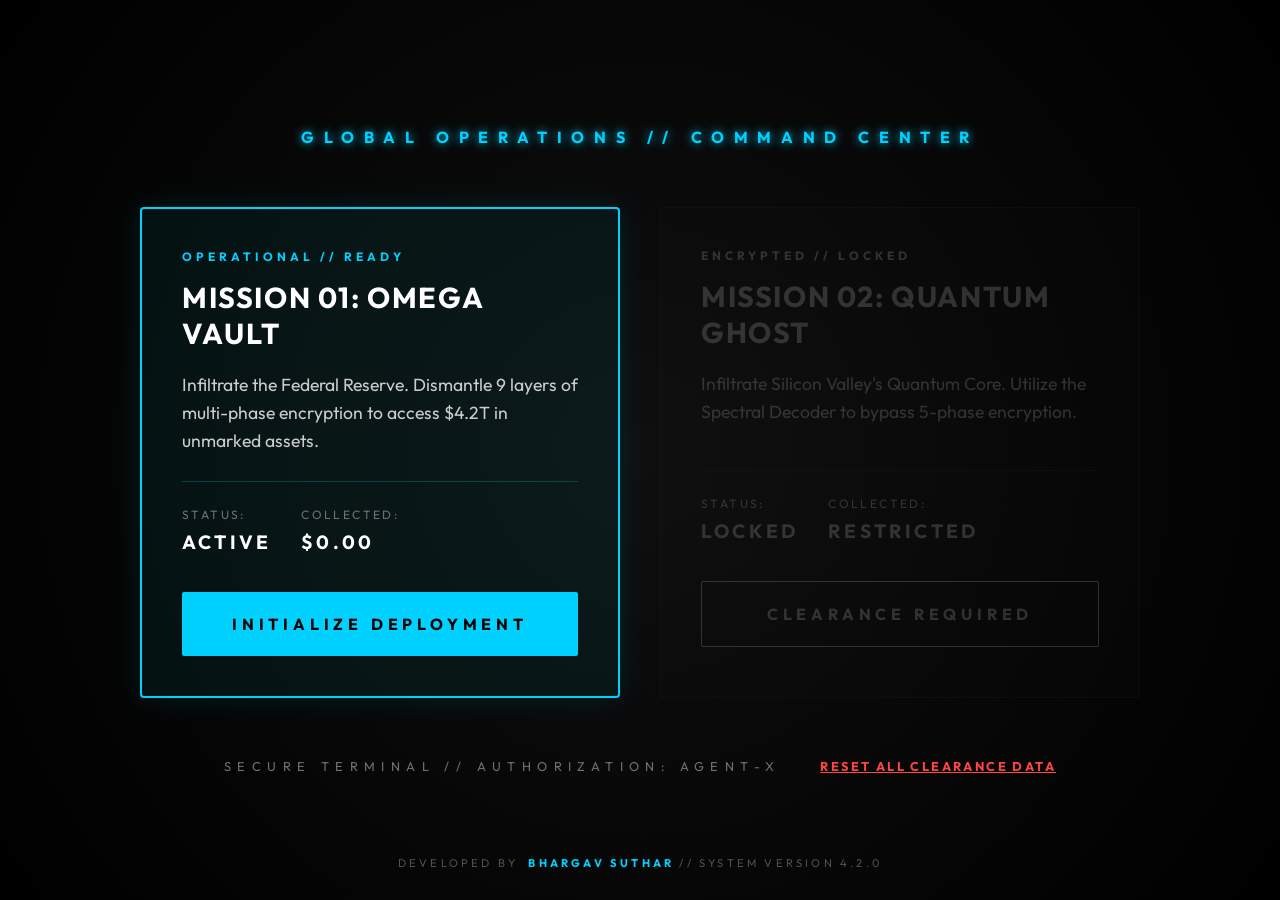
==== index.html @ a83a235f "feat: Implement the initial game structure and mission hub for the Secure Break simulator." ====
<!DOCTYPE html>
<html lang="en">

<head>
    <meta charset="UTF-8">
    <meta name="viewport" content="width=device-width, initial-scale=1.0">
    <title>SECURE BREAK - ULTIMATE TERMINAL BREACH SIMULATOR</title>
    <style>
        :root {
            --accent-cyan: #00f2ff;
            --text-dim: #707075;
            --bg-black: #020203;
        }
    </style>
    <link rel="stylesheet" href="style.css">
    <link rel="preconnect" href="https://fonts.googleapis.com">
    <link rel="preconnect" href="https://fonts.gstatic.com" crossorigin>
    <link rel="icon" type="image/png" href="favicon.png">
    <link href="https://fonts.googleapis.com/css2?family=Outfit:wght@200;300;400;700&display=swap" rel="stylesheet">
</head>

<body>
    <h1
        style="position: absolute; width: 1px; height: 1px; padding: 0; margin: -1px; overflow: hidden; clip: rect(0, 0, 0, 0); border: 0;">
        Secure Break: Federal Reserve Decryption Simulator</h1>

    <!-- Mission Hub // Command Center -->
    <div id="mission-briefing" class="active">

        <!-- STATE 01: CAMPAIGN HUB -->
        <div id="campaign-hub" style="max-width: 1000px; width: 100%; display: block;">
            <div class="briefing-header"
                style="text-align: center; font-size: 1rem; letter-spacing: 0.6rem; margin-bottom: 60px; color: var(--accent-cyan); font-weight: 700;">
                GLOBAL OPERATIONS // COMMAND CENTER</div>

            <div id="campaign-grid"
                style="display: grid; grid-template-columns: repeat(2, 1fr); gap: 40px; margin-bottom: 60px;">
                <!-- Mission 01 Card -->
                <div class="mission-card" id="card-m1"
                    style="background: rgba(0, 242, 255, 0.05); border: 2px solid var(--accent-cyan); padding: 40px; border-radius: 4px; position: relative; transition: all 0.3s ease; box-shadow: 0 0 30px rgba(0, 242, 255, 0.1);">
                    <div class="label" id="label-m1"
                        style="color: var(--accent-cyan); font-size: 0.75rem; letter-spacing: 0.25rem; margin-bottom: 15px; font-weight: 700;">
                        OPERATIONAL // READY</div>
                    <h2
                        style="font-size: 1.8rem; margin-bottom: 20px; letter-spacing: 0.1rem; color: #fff; font-weight: 700;">
                        MISSION 01: OMEGA VAULT</h2>
                    <p
                        style="font-size: 1.1rem; color: #ccc; margin-bottom: 30px; line-height: 1.6; height: 5rem; overflow: hidden;">
                        Infiltrate the Federal Reserve. Dismantle 9 layers of multi-phase encryption to access $4.2T in
                        unmarked assets.</p>
                    <div class="mission-info"
                        style="display: flex; gap: 30px; border-top: 1px solid rgba(0, 242, 255, 0.2); padding-top: 25px; margin-bottom: 30px;">
                        <div class="stat"><span
                                style="display:block; font-size: 0.75rem; color: var(--text-dim); letter-spacing: 0.15rem; margin-bottom: 8px;">STATUS:</span>
                            <span id="status-m1" style="color: #fff; font-size: 1.2rem; font-weight: 700;">ACTIVE</span>
                        </div>
                        <div class="stat"><span
                                style="display:block; font-size: 0.75rem; color: var(--text-dim); letter-spacing: 0.15rem; margin-bottom: 8px;">COLLECTED:</span>
                            <span id="result-m1" style="color: #fff; font-size: 1.2rem; font-weight: 700;">$0.00</span>
                        </div>
                    </div>
                    <button id="open-briefing-m1"
                        style="width: 100%; padding: 22px; background: var(--accent-cyan); color: #000; border: none; font-family: inherit; font-weight: 700; font-size: 1rem; letter-spacing: 0.3rem; cursor: pointer; text-transform: uppercase; border-radius: 2px;">INITIALIZE
                        DEPLOYMENT</button>
                </div>

                <!-- Mission 02 Card -->
                <div class="mission-card locked" id="card-m2"
                    style="background: rgba(255, 255, 255, 0.02); border: 1px solid rgba(255, 255, 255, 0.05); padding: 40px; border-radius: 4px; position: relative; opacity: 0.4; filter: grayscale(1); transition: all 0.5s ease;">
                    <div class="label" id="label-m2"
                        style="color: var(--text-dim); font-size: 0.75rem; letter-spacing: 0.25rem; margin-bottom: 15px; font-weight: 700;">
                        ENCRYPTED // LOCKED</div>
                    <h2
                        style="font-size: 1.8rem; margin-bottom: 20px; letter-spacing: 0.1rem; color: var(--text-dim); font-weight: 700;">
                        MISSION 02: QUANTUM GHOST</h2>
                    <p
                        style="font-size: 1.1rem; color: var(--text-dim); margin-bottom: 30px; line-height: 1.6; height: 4.4rem; overflow: hidden;">
                        Infiltrate Silicon Valley's Quantum Core. Utilize the Spectral Decoder to bypass 5-phase
                        encryption.</p>
                    <div class="mission-info"
                        style="display: flex; gap: 30px; border-top: 1px solid rgba(255, 255, 255, 0.05); padding-top: 25px; margin-bottom: 30px;">
                        <div class="stat"><span
                                style="display:block; font-size: 0.75rem; color: var(--text-dim); letter-spacing: 0.15rem; margin-bottom: 8px;">STATUS:</span>
                            <span id="status-m2"
                                style="color: var(--text-dim); font-size: 1.2rem; font-weight: 700;">LOCKED</span>
                        </div>
                        <div class="stat"><span
                                style="display:block; font-size: 0.75rem; color: var(--text-dim); letter-spacing: 0.15rem; margin-bottom: 8px;">COLLECTED:</span>
                            <span id="result-m2"
                                style="color: var(--text-dim); font-size: 1.2rem; font-weight: 700;">RESTRICTED</span>
                        </div>
                    </div>
                    <a id="link-m2" href="javascript:void(0)"
                        style="width: 100%; text-decoration: none; cursor: not-allowed; display: block;">
                        <button type="button" id="btn-m2" disabled
                            style="width: 100%; border: 1px solid var(--text-dim); background: transparent; color: var(--text-dim); padding: 22px; font-family: inherit; font-weight: 700; font-size: 1rem; letter-spacing: 0.3rem; cursor: not-allowed; text-transform: uppercase; border-radius: 2px;">CLEARANCE
                            REQUIRED</button>
                    </a>
                </div>
            </div>

            <div style="text-align: center; display: flex; justify-content: center; gap: 40px;">
                <div
                    style="color: var(--text-dim); font-size: 0.8rem; letter-spacing: 0.4rem; text-transform: uppercase;">
                    SECURE TERMINAL // AUTHORIZATION: AGENT-X
                </div>
                <div id="reset-progress"
                    style="color: #ff4444; font-size: 0.8rem; letter-spacing: 0.15rem; cursor: pointer; text-decoration: underline; font-weight: 700;">
                    RESET ALL CLEARANCE DATA</div>
            </div>
        </div>

        <!-- STATE 02: CINEMATIC MISSION BRIEFING -->
        <div id="mission-intro-m1" style="max-width: 900px; width: 100%; display: none;">
            <div class="briefing-header"
                style="font-size: 1rem; letter-spacing: 0.6rem; color: var(--accent-cyan); margin-bottom: 40px; font-weight: 700;">
                INCOMING TRANSMISSION // OMEGA VAULT</div>
            <div class="briefing-body" style="margin-bottom: 60px;">
                <p class="typewriter" style="font-size: 1.4rem;">AGENT, YOUR OBJECTIVE IS THE FEDERAL RESERVE OMEGA
                    VAULT.</p>
                <p class="typewriter delay-1" style="font-size: 1.4rem;">WE HAVE BORED A HOLE INTO THE EXTERIOR
                    FIREWALL.</p>
                <p class="typewriter delay-2" style="font-size: 1.4rem;">9 LAYERS OF MULTI-PHASE ENCRYPTION REMAIN.</p>
                <p class="typewriter delay-3" style="font-size: 1.4rem;">OPERATIONAL WINDOW: <span class="highlight">600
                        SECONDS</span>.</p>

                <div class="mission-stats"
                    style="display: grid; grid-template-columns: repeat(3, 1fr); gap: 30px; margin-top: 50px; padding-top: 50px; border-top: 1px solid #2a2a2c; opacity: 0; animation: fade-in 1s ease forwards; animation-delay: 9s;">
                    <div class="stat"><span
                            style="display:block; font-size: 0.85rem; color: var(--text-dim); margin-bottom: 10px; letter-spacing: 0.2rem;">TARGET:</span>
                        <span style="font-weight: 700; font-size: 1.3rem; color: #fff;">FEDERAL RESERVE</span>
                    </div>
                    <div class="stat"><span
                            style="display:block; font-size: 0.85rem; color: var(--text-dim); margin-bottom: 10px; letter-spacing: 0.2rem;">PROTOCOLS:</span>
                        <span style="font-weight: 700; font-size: 1.3rem; color: #fff;">9-LAYER STACK</span>
                    </div>
                    <div class="stat"><span
                            style="display:block; font-size: 0.85rem; color: var(--text-dim); margin-bottom: 10px; letter-spacing: 0.2rem;">LOOT:</span>
                        <span style="font-weight: 700; font-size: 1.3rem; color: #fff;">$4.2T ASSETS</span>
                    </div>
                </div>
            </div>
            <div
                style="display: flex; gap: 30px; opacity: 0; animation: fade-in 1s ease forwards; animation-delay: 10.5s;">
                <button id="accept-mission-btn"
                    style="flex: 2; padding: 25px; background: var(--accent-cyan); color: #000; border: none; font-family: inherit; font-weight: 700; font-size: 1.2rem; letter-spacing: 0.3rem; cursor: pointer; text-transform: uppercase;">INITIALIZE
                    BREACH</button>
                <button id="back-to-hub"
                    style="flex: 1; padding: 25px; background: transparent; color: var(--text-dim); border: 2px solid #2a2a2c; font-family: inherit; font-weight: 700; font-size: 1.2rem; letter-spacing: 0.2rem; cursor: pointer; text-transform: uppercase;">ABORT</button>
            </div>
        </div>

        <div class="tactical-footer">
            DEVELOPED BY <a href="https://www.linkedin.com/in/bhargav-suthar/" target="_blank">BHARGAV SUTHAR</a> //
            SYSTEM VERSION 4.2.0
        </div>
    </div>

    <div id="terminal-housing" style="visibility: hidden;">
        <!-- Top Info HUD -->
        <div id="hud-top">
            <div class="hud-item">
                <span class="label">LEVEL</span>
                <span id="level-val">1</span>
            </div>
            <div class="hud-item">
                <span class="label">SECURE TRIALS</span>
                <span id="lives-val">3</span>
            </div>
            <div class="hud-item">
                <span class="label">TIME</span>
                <span id="timer-val">00:00</span>
            </div>
        </div>

        <div id="dial-frame">
            <canvas id="lockCanvas"></canvas>

            <!-- Central Management Console -->
            <div id="status-container">
                <div id="lock-header">BREACH STATUS</div>
                <div id="lock-state">LOCKED</div>
                <div id="progress-track">
                    <!-- Progress slots will be injected by JS -->
                </div>
            </div>
        </div>

        <div id="instruction">HOLD STEADY. PRESS [ SPACE ] AT INTERSECTION.</div>

        <!-- SYSTEM CONTROLS -->
        <div id="system-controls">
            <button id="pause-btn" class="ctrl-btn">PAUSE</button>
            <button id="restart-btn" class="ctrl-btn">RESTART LAYER</button>
            <button id="reset-all-btn" class="ctrl-btn danger">FACTORY RESET</button>
        </div>
    </div>

    <!-- Celebration Layer -->
    <canvas id="celebration-canvas"></canvas>

    <div id="overlay">
        <div class="modal">
            <div id="modal-decor"></div>
            <h1 id="modal-title">ACCESS GRANTED</h1>
            <p id="modal-msg">Sector decrypted. Ready for next layer.</p>
            <div id="loot-status"></div>
            <button id="modal-btn">PROCEED</button>
        </div>
    </div>

    <script src="game.js"></script>
    <script>
        // UI Navigation Logic
        const campaignHub = document.getElementById('campaign-hub');
        const missionIntro = document.getElementById('mission-intro-m1');
        const terminalHousing = document.getElementById('terminal-housing');

        document.getElementById('open-briefing-m1').addEventListener('click', () => {
            campaignHub.style.display = 'none';
            missionIntro.style.display = 'block';
            // Re-trigger typewriter animation
            const paras = missionIntro.querySelectorAll('.typewriter');
            paras.forEach(p => {
                p.style.animation = 'none';
                p.offsetHeight; // trigger reflow
                p.style.animation = null;
            });
        });

        document.getElementById('back-to-hub').addEventListener('click', () => {
            campaignHub.style.display = 'block';
            missionIntro.style.display = 'none';
        });

        // The game.js handles #accept-mission-btn which hides the overlay and starts game
        const originalAcceptBtn = document.getElementById('accept-mission-btn');
        originalAcceptBtn.addEventListener('click', () => {
            terminalHousing.style.visibility = 'visible';
        });

        // Mission Hub Progression Logic
        function syncMissionHub() {
            const m1_complete = localStorage.getItem('m1_cleared') === 'true';
            const m2_complete = localStorage.getItem('m2_cleared') === 'true';

            if (m1_complete) {
                // Update Mission 1 Card
                document.getElementById('status-m1').innerText = 'SECURED';
                document.getElementById('status-m1').style.color = 'var(--accent-cyan)';
                document.getElementById('result-m1').innerText = '$4.2T EXFILTRATED';
                document.getElementById('result-m1').style.color = 'var(--accent-cyan)';
                document.getElementById('label-m1').innerText = 'MISSION COMPLETE';
                document.getElementById('label-m1').style.color = 'var(--accent-cyan)';
                document.getElementById('card-m1').style.borderColor = 'rgba(0, 242, 255, 0.4)';
                document.getElementById('card-m1').style.background = 'rgba(255, 255, 255, 0.03)';

                // Unlock Mission 2
                const m2Card = document.getElementById('card-m2');
                const m2Link = document.getElementById('link-m2');
                const m2Btn = document.getElementById('btn-m2');
                const m2Label = document.getElementById('label-m2');

                m2Card.style.opacity = '1';
                m2Card.style.filter = 'none';
                m2Card.style.border = '2px solid var(--accent-cyan)';
                m2Card.style.background = 'rgba(0, 242, 255, 0.05)';
                m2Card.style.boxShadow = '0 0 30px rgba(0, 242, 255, 0.1)';

                m2Label.innerText = 'CLEARANCE GRANTED';
                m2Label.style.color = 'var(--accent-cyan)';

                document.getElementById('status-m2').innerText = 'AVAILABLE';
                document.getElementById('status-m2').style.color = '#fff';
                document.getElementById('result-m2').innerText = 'AWAITING DEPLOYMENT';
                document.getElementById('result-m2').style.color = '#fff';

                m2Card.querySelectorAll('h2, p').forEach(el => el.style.color = el.tagName === 'H2' ? '#fff' : '#ccc');

                m2Btn.disabled = false;
                m2Btn.style.background = 'var(--accent-cyan)';
                m2Btn.style.color = '#000';
                m2Btn.style.border = 'none';
                m2Btn.style.cursor = 'pointer';
                m2Btn.innerText = 'INITIALIZE BREACH';
                m2Link.href = 'quantum.html';
                m2Link.style.cursor = 'pointer';
            }

            if (m2_complete) {
                document.getElementById('status-m2').innerText = 'BREACHED';
                document.getElementById('status-m2').style.color = 'var(--accent-cyan)';
                document.getElementById('result-m2').innerText = 'QUANTUM CORE SECURED';
                document.getElementById('result-m2').style.color = 'var(--accent-cyan)';
                document.getElementById('label-m2').innerText = 'MISSION COMPLETE';
            }
        }

        document.getElementById('reset-progress').addEventListener('click', () => {
            if (confirm('Are you sure you want to RE-LOCK all missions?')) {
                localStorage.removeItem('m1_cleared');
                localStorage.removeItem('m2_cleared');
                location.reload();
            }
        });

        // Initial sync
        syncMissionHub();
        // Keep synced
        setInterval(syncMissionHub, 2000);
    </script>
</body>

</html>
---- style.css ----
:root {
   --bg-obsidian: #050505;
   --bezel-dark: #1a1a1c;
   --bezel-light: #2c2c2e;
   --accent-cyan: #00d1ff;
   --accent-dim: #004d5e;
   --text-primary: #ffffff;
   --text-secondary: #8e8e93;
   --danger-soft: rgba(255, 61, 61, 0.2);
}

* {
   margin: 0;
   padding: 0;
   box-sizing: border-box;
}

body {
   background: var(--bg-obsidian);
   display: flex;
   justify-content: center;
   align-items: center;
   height: 100vh;
   font-family: "Outfit", sans-serif;
   color: var(--text-primary);
   overflow: hidden;
}

/* Mission Briefing */
#mission-briefing {
   position: fixed;
   inset: 0;
   background: radial-gradient(circle at center, #0f0f10 0%, #000000 100%);
   z-index: 10000;
   display: none;
   justify-content: center;
   align-items: center;
   padding: 40px;
}

#mission-briefing.active {
   display: flex;
}

.briefing-content {
   max-width: 700px;
   width: 100%;
   background: rgba(10, 10, 11, 0.95);
   padding: 60px;
   border: 1px solid #1a1a1c;
   border-top: 4px solid var(--accent-cyan);
   box-shadow: 0 100px 200px rgba(0, 0, 0, 1);
   position: relative;
   overflow: hidden;
}

.briefing-header {
   font-size: 0.7rem;
   letter-spacing: 0.4rem;
   color: var(--accent-cyan);
   margin-bottom: 40px;
   font-weight: 700;
   text-shadow: 0 0 10px var(--accent-cyan);
}

.briefing-body {
   margin-bottom: 50px;
}

.typewriter {
   font-size: 1.4rem;
   font-weight: 300;
   line-height: 1.8;
   margin-bottom: 20px;
   color: #ccc;
   overflow: hidden;
   white-space: nowrap;
   border-right: 3px solid transparent;
   width: 0;
   animation:
      typing 2.5s steps(40, end) forwards,
      blink-caret 0.75s step-end 4; /* Blinks only during typing */
}

.delay-1 {
   animation-delay: 2.5s;
}
.delay-2 {
   animation-delay: 5s;
}
.delay-3 {
   animation-delay: 7.5s;
   width: 0;
}

.highlight {
   color: var(--accent-cyan);
   font-weight: 700;
}

.mission-stats {
   display: grid;
   grid-template-columns: repeat(3, 1fr);
   gap: 20px;
   margin-top: 50px;
   padding-top: 50px;
   border-top: 1px solid #2a2a2c;
   opacity: 0;
   animation: fade-in 1s ease forwards;
   animation-delay: 9s;
}

.stat span {
   display: block;
   font-size: 0.85rem;
   color: var(--text-dim);
   margin-bottom: 8px;
   letter-spacing: 0.2rem;
}

#accept-mission-btn {
   background: var(--accent-cyan);
   color: #000;
   border: none;
   padding: 15px 40px;
   font-family: inherit;
   font-weight: 700;
   letter-spacing: 0.2rem;
   cursor: pointer;
   transition: all 0.3s ease;
   opacity: 1;
}

#accept-mission-btn:hover {
   background: #fff;
   box-shadow: 0 0 30px rgba(255, 255, 255, 0.4);
   transform: translateY(-2px);
}

@keyframes typing {
   from {
      width: 0;
   }
   to {
      width: 100%;
   }
}

@keyframes blink-caret {
   from,
   to {
      border-color: transparent;
   }
   50% {
      border-color: var(--accent-cyan);
   }
}

@keyframes fade-in {
   from {
      opacity: 0;
      transform: translateY(10px);
   }
   to {
      opacity: 1;
      transform: translateY(0);
   }
}

#terminal-housing {
   display: flex;
   flex-direction: column;
   align-items: center;
   gap: 20px;
}

#hud-top {
   width: 600px;
   display: flex;
   justify-content: space-between;
   padding: 0 10px;
}

.hud-item {
   display: flex;
   flex-direction: column;
}

.hud-item .label {
   font-size: 0.6rem;
   letter-spacing: 0.15rem;
   color: var(--text-secondary);
   font-weight: 700;
}

.hud-item span:not(.label) {
   font-size: 1.4rem;
   font-weight: 300;
   color: var(--accent-cyan);
}

#dial-frame {
   position: relative;
   width: 620px;
   height: 620px;
   background: radial-gradient(circle at center, #1c1c1e 0%, #0a0a0b 100%);
   border-radius: 50%;
   display: flex;
   justify-content: center;
   align-items: center;
   border: 2px solid #2c2c2e;
   box-shadow: 0 40px 100px rgba(0, 0, 0, 0.9);
}

#lockCanvas {
   position: absolute;
   top: 50%;
   left: 50%;
   transform: translate(-50%, -50%);
   width: 100%;
   height: 100%;
   pointer-events: none;
}

#status-container {
   z-index: 10;
   text-align: center;
   background: rgba(10, 10, 11, 0.8);
   padding: 30px;
   border-radius: 50%;
   width: 200px;
   height: 200px;
   display: flex;
   flex-direction: column;
   justify-content: center;
   align-items: center;
   backdrop-filter: blur(10px);
   border: 1px solid rgba(255, 255, 255, 0.05);
}

#lock-header {
   font-size: 0.65rem;
   letter-spacing: 0.2rem;
   color: var(--text-secondary);
   margin-bottom: 5px;
}

#lock-state {
   font-size: 1.8rem;
   font-weight: 700;
   letter-spacing: 0.05rem;
   transition: all 0.4s ease;
}

#progress-track {
   display: flex;
   gap: 6px;
   margin-top: 15px;
   min-height: 8px;
}

.p-slot {
   width: 6px;
   height: 6px;
   background: transparent;
   border: 1px solid var(--text-secondary);
   border-radius: 1px;
   transition: all 0.3s ease;
}

.p-slot.cracked {
   background: var(--accent-cyan);
   border-color: var(--accent-cyan);
   box-shadow: 0 0 8px var(--accent-cyan);
}

#instruction {
   font-size: 0.75rem;
   color: var(--text-secondary);
   letter-spacing: 0.1rem;
   opacity: 0.8;
}

#system-controls {
   display: flex;
   gap: 15px;
   margin-top: 30px;
}

.ctrl-btn {
   background: transparent;
   border: 1px solid #3a3a3c;
   color: var(--text-secondary);
   padding: 10px 20px;
   border-radius: 4px;
   font-family: inherit;
   font-size: 0.7rem;
   font-weight: 700;
   letter-spacing: 0.1rem;
   cursor: pointer;
   transition: all 0.2s ease;
}

.ctrl-btn:hover {
   color: #fff;
   border-color: #fff;
   background: rgba(255, 255, 255, 0.05);
}

.ctrl-btn.danger:hover {
   color: #ff3b30;
   border-color: #ff3b30;
   background: rgba(255, 59, 48, 0.1);
}

/* Modals */
#overlay {
   position: absolute;
   inset: 0;
   background: rgba(0, 0, 0, 0.9);
   display: none;
   justify-content: center;
   align-items: center;
   z-index: 100;
}

#overlay.active {
   display: flex;
}

.modal {
   background: var(--bezel-dark);
   padding: 50px;
   border-radius: 20px;
   text-align: center;
   border: 1px solid #3a3a3c;
   max-width: 400px;
   box-shadow: 0 50px 100px rgba(0, 0, 0, 1);
}

.modal h1 {
   font-size: 1.4rem;
   letter-spacing: 0.2rem;
   margin-bottom: 10px;
   color: var(--accent-cyan);
}

.modal p {
   font-size: 0.9rem;
   color: var(--text-secondary);
   margin-bottom: 30px;
   line-height: 1.4;
}

.modal button {
   background: var(--accent-cyan);
   color: #000;
   border: none;
   padding: 12px 30px;
   border-radius: 5px;
   font-weight: 700;
   cursor: pointer;
   font-family: inherit;
   text-transform: uppercase;
   letter-spacing: 0.1rem;
}

.modal button:hover {
   background: #fff;
}

/* Game States */
.failed #lock-state {
   color: #ff3b30;
}
.failed #dial-frame {
   border-color: #ff3b30;
   box-shadow: 0 0 50px rgba(255, 59, 48, 0.4);
   animation: red-flash 0.2s 3;
}

@keyframes red-flash {
   0% {
      background: var(--bg-obsidian);
   }
   50% {
      background: rgba(255, 59, 48, 0.15);
   }
   100% {
      background: var(--bg-obsidian);
   }
}

/* Alarm State for 0 lives */
.critical-failure {
   animation: alarm-red 0.4s infinite !important;
}

@keyframes alarm-red {
   0% {
      background: #000;
   }
   50% {
      background: #500;
   }
   100% {
      background: #000;
   }
}

.exposed #timer-val,
.exposed #lives-val {
   color: #ff3b30 !important;
   text-shadow: 0 0 10px #ff3b30;
}

/* Celebration */
#celebration-canvas {
   position: fixed;
   inset: 0;
   pointer-events: none;
   z-index: 99;
}

#loot-status {
   font-size: 1.2rem;
   font-weight: 700;
   color: #ffcc00;
   margin-top: -10px;
   margin-bottom: 20px;
   text-transform: uppercase;
   letter-spacing: 0.3rem;
   animation: glitch-text 0.5s infinite;
   display: none;
}

#loot-status.active {
   display: block;
}

@keyframes glitch-text {
   0% {
      transform: skew(0deg);
      opacity: 1;
   }
   33% {
      transform: skew(3deg);
      color: #ff00ff;
   }
   66% {
      transform: skew(-3deg);
      color: #00ffff;
   }
   100% {
      transform: skew(0deg);
      opacity: 0.9;
   }
}

#modal-decor {
   width: 80px;
   height: 2px;
   background: var(--accent-cyan);
   margin: 0 auto 20px;
   box-shadow: 0 0 10px var(--accent-cyan);
}

.success #lock-state {
   color: var(--accent-cyan);
   text-shadow: 0 0 15px var(--accent-cyan);
}

/* Tactical Footer */
.tactical-footer {
   position: absolute;
   bottom: 30px;
   left: 0;
   right: 0;
   text-align: center;
   font-size: 0.7rem;
   letter-spacing: 0.2rem;
   color: #505055;
   text-transform: uppercase;
   font-weight: 400;
   pointer-events: auto;
}

.tactical-footer a {
   color: var(--accent-cyan);
   text-decoration: none;
   font-weight: 700;
   transition: all 0.3s ease;
   margin-left: 5px;
}

.tactical-footer a:hover {
   text-shadow: 0 0 10px var(--accent-cyan);
   color: #fff;
}
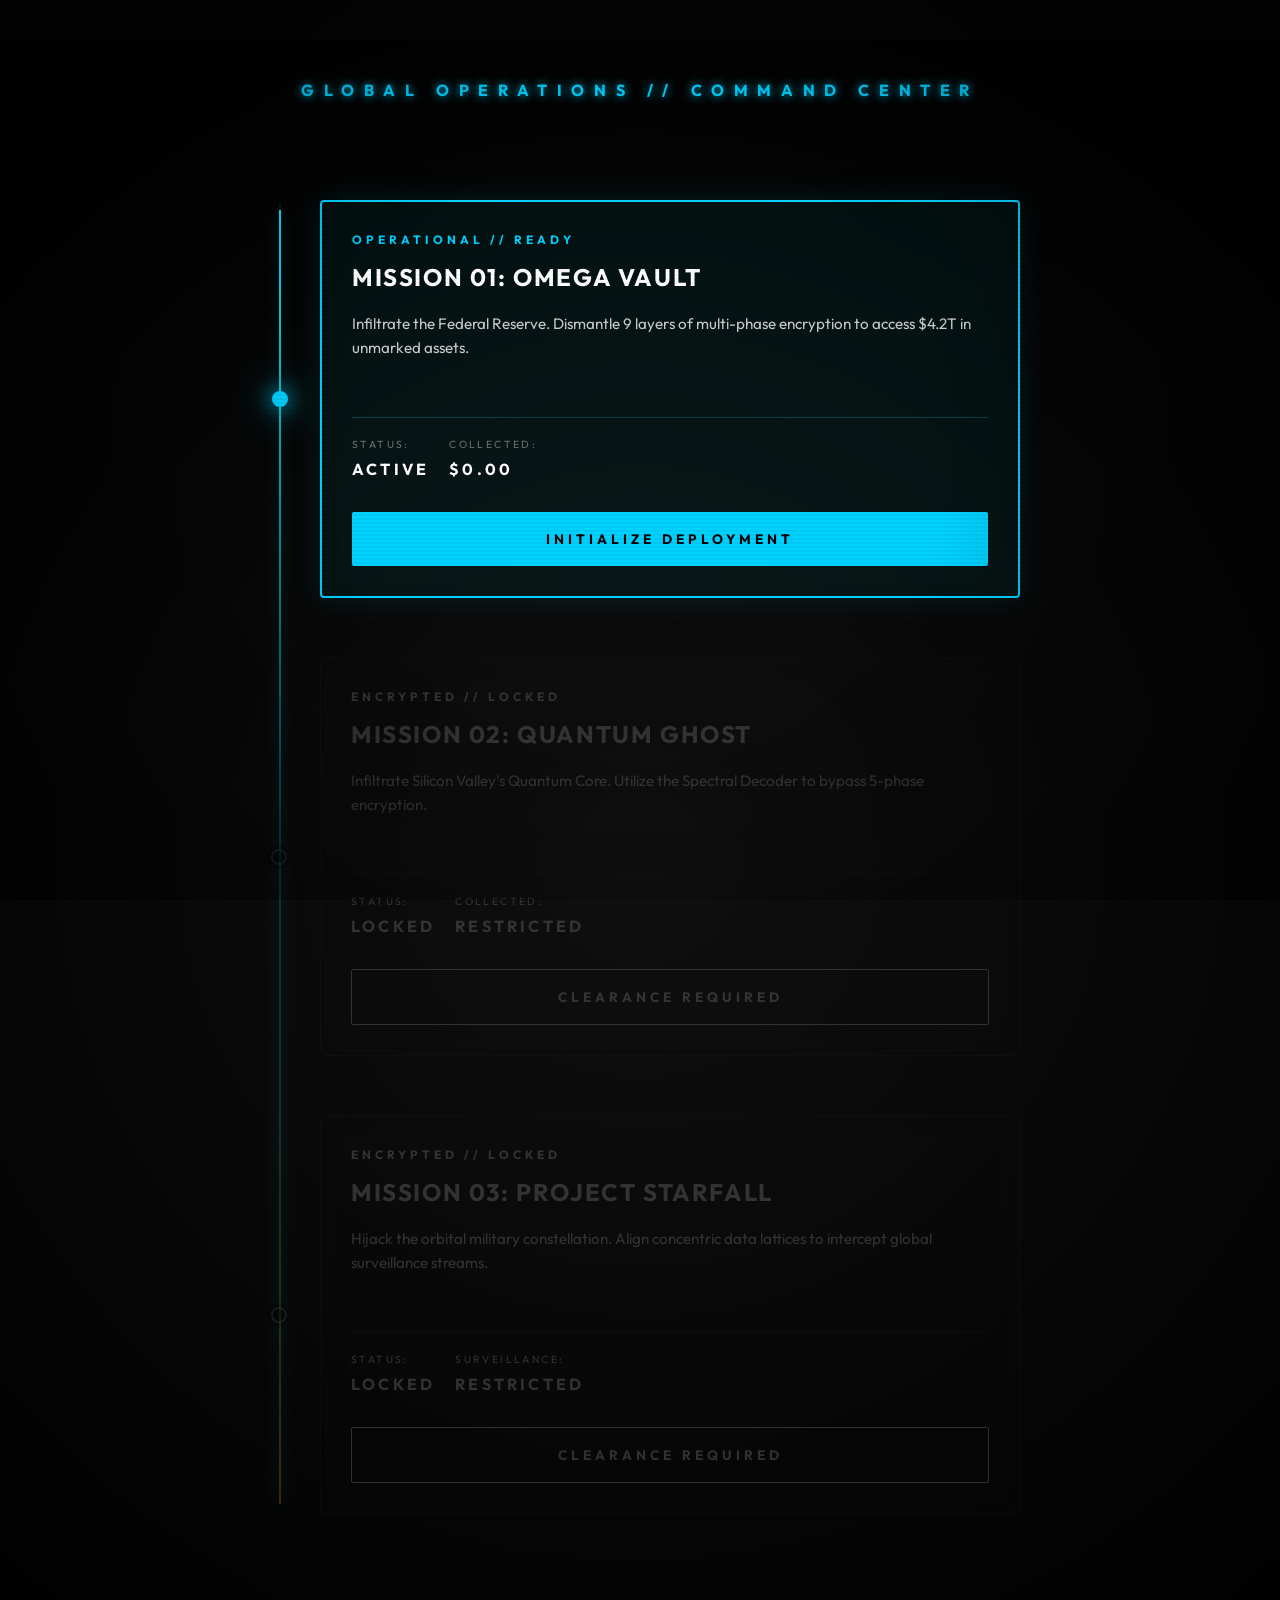
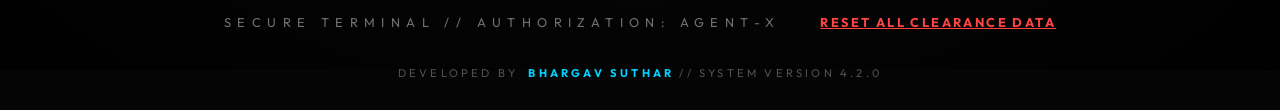
==== commit 6cf220ca: "feat: Implement a sound system, add a Starfall game, introduce a vertical campaign path, and enhance" ====
--- a/index.html
+++ b/index.html
@@ -4,7 +4,10 @@
 <head>
     <meta charset="UTF-8">
     <meta name="viewport" content="width=device-width, initial-scale=1.0">
-    <title>SECURE BREAK - ULTIMATE TERMINAL BREACH SIMULATOR</title>
+    <title>SECURE BREAK // ULTIMATE TERMINAL BREACH</title>
+    <meta name="description"
+        content="Advanced multi-layer security dismantling protocol. Infiltrate restricted networks, bypass quantum encryption, and hijack orbital lattices.">
+    <meta name="keywords" content="hacking simulator, cyberpunk game, decryption game, terminal simulator">
     <style>
         :root {
             --accent-cyan: #00f2ff;
@@ -28,72 +31,106 @@
     <div id="mission-briefing" class="active">
 
         <!-- STATE 01: CAMPAIGN HUB -->
-        <div id="campaign-hub" style="max-width: 1000px; width: 100%; display: block;">
+        <div id="campaign-hub" style="max-width: 1000px; width: 100%; display: block; margin: 0 auto;">
             <div class="briefing-header"
                 style="text-align: center; font-size: 1rem; letter-spacing: 0.6rem; margin-bottom: 60px; color: var(--accent-cyan); font-weight: 700;">
                 GLOBAL OPERATIONS // COMMAND CENTER</div>
 
-            <div id="campaign-grid"
-                style="display: grid; grid-template-columns: repeat(2, 1fr); gap: 40px; margin-bottom: 60px;">
+            <div id="campaign-grid" class="campaign-grid"
+                style="display: flex; flex-direction: column; gap: 60px; margin-bottom: 60px;">
                 <!-- Mission 01 Card -->
                 <div class="mission-card" id="card-m1"
-                    style="background: rgba(0, 242, 255, 0.05); border: 2px solid var(--accent-cyan); padding: 40px; border-radius: 4px; position: relative; transition: all 0.3s ease; box-shadow: 0 0 30px rgba(0, 242, 255, 0.1);">
+                    style="background: rgba(0, 242, 255, 0.05); border: 2px solid var(--accent-cyan); padding: 30px; border-radius: 4px; position: relative; transition: all 0.3s ease; box-shadow: 0 0 30px rgba(0, 242, 255, 0.1);">
                     <div class="label" id="label-m1"
                         style="color: var(--accent-cyan); font-size: 0.75rem; letter-spacing: 0.25rem; margin-bottom: 15px; font-weight: 700;">
                         OPERATIONAL // READY</div>
                     <h2
-                        style="font-size: 1.8rem; margin-bottom: 20px; letter-spacing: 0.1rem; color: #fff; font-weight: 700;">
+                        style="font-size: 1.5rem; margin-bottom: 20px; letter-spacing: 0.1rem; color: #fff; font-weight: 700;">
                         MISSION 01: OMEGA VAULT</h2>
                     <p
-                        style="font-size: 1.1rem; color: #ccc; margin-bottom: 30px; line-height: 1.6; height: 5rem; overflow: hidden;">
+                        style="font-size: 0.95rem; color: #ccc; margin-bottom: 25px; line-height: 1.6; height: 5rem; overflow: hidden;">
                         Infiltrate the Federal Reserve. Dismantle 9 layers of multi-phase encryption to access $4.2T in
                         unmarked assets.</p>
                     <div class="mission-info"
-                        style="display: flex; gap: 30px; border-top: 1px solid rgba(0, 242, 255, 0.2); padding-top: 25px; margin-bottom: 30px;">
-                        <div class="stat"><span
-                                style="display:block; font-size: 0.75rem; color: var(--text-dim); letter-spacing: 0.15rem; margin-bottom: 8px;">STATUS:</span>
-                            <span id="status-m1" style="color: #fff; font-size: 1.2rem; font-weight: 700;">ACTIVE</span>
-                        </div>
-                        <div class="stat"><span
-                                style="display:block; font-size: 0.75rem; color: var(--text-dim); letter-spacing: 0.15rem; margin-bottom: 8px;">COLLECTED:</span>
-                            <span id="result-m1" style="color: #fff; font-size: 1.2rem; font-weight: 700;">$0.00</span>
+                        style="display: flex; gap: 20px; border-top: 1px solid rgba(0, 242, 255, 0.2); padding-top: 20px; margin-bottom: 25px;">
+                        <div class="stat"><span
+                                style="display:block; font-size: 0.65rem; color: var(--text-dim); letter-spacing: 0.15rem; margin-bottom: 8px;">STATUS:</span>
+                            <span id="status-m1" style="color: #fff; font-size: 1rem; font-weight: 700;">ACTIVE</span>
+                        </div>
+                        <div class="stat"><span
+                                style="display:block; font-size: 0.65rem; color: var(--text-dim); letter-spacing: 0.15rem; margin-bottom: 8px;">COLLECTED:</span>
+                            <span id="result-m1" style="color: #fff; font-size: 1rem; font-weight: 700;">$0.00</span>
                         </div>
                     </div>
                     <button id="open-briefing-m1"
-                        style="width: 100%; padding: 22px; background: var(--accent-cyan); color: #000; border: none; font-family: inherit; font-weight: 700; font-size: 1rem; letter-spacing: 0.3rem; cursor: pointer; text-transform: uppercase; border-radius: 2px;">INITIALIZE
+                        style="width: 100%; padding: 18px; background: var(--accent-cyan); color: #000; border: none; font-family: inherit; font-weight: 700; font-size: 0.85rem; letter-spacing: 0.25rem; cursor: pointer; text-transform: uppercase; border-radius: 2px;">INITIALIZE
                         DEPLOYMENT</button>
                 </div>
 
                 <!-- Mission 02 Card -->
                 <div class="mission-card locked" id="card-m2"
-                    style="background: rgba(255, 255, 255, 0.02); border: 1px solid rgba(255, 255, 255, 0.05); padding: 40px; border-radius: 4px; position: relative; opacity: 0.4; filter: grayscale(1); transition: all 0.5s ease;">
+                    style="background: rgba(255, 255, 255, 0.02); border: 1px solid rgba(255, 255, 255, 0.05); padding: 30px; border-radius: 4px; position: relative; opacity: 0.4; filter: grayscale(1); transition: all 0.5s ease;">
                     <div class="label" id="label-m2"
                         style="color: var(--text-dim); font-size: 0.75rem; letter-spacing: 0.25rem; margin-bottom: 15px; font-weight: 700;">
                         ENCRYPTED // LOCKED</div>
                     <h2
-                        style="font-size: 1.8rem; margin-bottom: 20px; letter-spacing: 0.1rem; color: var(--text-dim); font-weight: 700;">
+                        style="font-size: 1.5rem; margin-bottom: 20px; letter-spacing: 0.1rem; color: var(--text-dim); font-weight: 700;">
                         MISSION 02: QUANTUM GHOST</h2>
                     <p
-                        style="font-size: 1.1rem; color: var(--text-dim); margin-bottom: 30px; line-height: 1.6; height: 4.4rem; overflow: hidden;">
+                        style="font-size: 0.95rem; color: var(--text-dim); margin-bottom: 25px; line-height: 1.6; height: 5rem; overflow: hidden;">
                         Infiltrate Silicon Valley's Quantum Core. Utilize the Spectral Decoder to bypass 5-phase
                         encryption.</p>
                     <div class="mission-info"
-                        style="display: flex; gap: 30px; border-top: 1px solid rgba(255, 255, 255, 0.05); padding-top: 25px; margin-bottom: 30px;">
-                        <div class="stat"><span
-                                style="display:block; font-size: 0.75rem; color: var(--text-dim); letter-spacing: 0.15rem; margin-bottom: 8px;">STATUS:</span>
+                        style="display: flex; gap: 20px; border-top: 1px solid rgba(255, 255, 255, 0.05); padding-top: 20px; margin-bottom: 25px;">
+                        <div class="stat"><span
+                                style="display:block; font-size: 0.65rem; color: var(--text-dim); letter-spacing: 0.15rem; margin-bottom: 8px;">STATUS:</span>
                             <span id="status-m2"
-                                style="color: var(--text-dim); font-size: 1.2rem; font-weight: 700;">LOCKED</span>
-                        </div>
-                        <div class="stat"><span
-                                style="display:block; font-size: 0.75rem; color: var(--text-dim); letter-spacing: 0.15rem; margin-bottom: 8px;">COLLECTED:</span>
+                                style="color: var(--text-dim); font-size: 1rem; font-weight: 700;">LOCKED</span>
+                        </div>
+                        <div class="stat"><span
+                                style="display:block; font-size: 0.65rem; color: var(--text-dim); letter-spacing: 0.15rem; margin-bottom: 8px;">COLLECTED:</span>
                             <span id="result-m2"
-                                style="color: var(--text-dim); font-size: 1.2rem; font-weight: 700;">RESTRICTED</span>
+                                style="color: var(--text-dim); font-size: 1rem; font-weight: 700;">RESTRICTED</span>
                         </div>
                     </div>
                     <a id="link-m2" href="javascript:void(0)"
                         style="width: 100%; text-decoration: none; cursor: not-allowed; display: block;">
                         <button type="button" id="btn-m2" disabled
-                            style="width: 100%; border: 1px solid var(--text-dim); background: transparent; color: var(--text-dim); padding: 22px; font-family: inherit; font-weight: 700; font-size: 1rem; letter-spacing: 0.3rem; cursor: not-allowed; text-transform: uppercase; border-radius: 2px;">CLEARANCE
+                            style="width: 100%; border: 1px solid var(--text-dim); background: transparent; color: var(--text-dim); padding: 18px; font-family: inherit; font-weight: 700; font-size: 0.85rem; letter-spacing: 0.25rem; cursor: not-allowed; text-transform: uppercase; border-radius: 2px;">CLEARANCE
+                            REQUIRED</button>
+                    </a>
+                </div>
+
+                <!-- Mission 03 Card -->
+                <div class="mission-card locked" id="card-m3"
+                    style="background: rgba(255, 255, 255, 0.02); border: 1px solid rgba(255, 255, 255, 0.05); padding: 30px; border-radius: 4px; position: relative; opacity: 0.4; filter: grayscale(1); transition: all 0.5s ease;">
+                    <div class="label" id="label-m3"
+                        style="color: var(--text-dim); font-size: 0.75rem; letter-spacing: 0.25rem; margin-bottom: 15px; font-weight: 700;">
+                        ENCRYPTED // LOCKED</div>
+                    <h2
+                        style="font-size: 1.5rem; margin-bottom: 20px; letter-spacing: 0.1rem; color: var(--text-dim); font-weight: 700;">
+                        MISSION 03: PROJECT STARFALL</h2>
+                    <p
+                        style="font-size: 0.95rem; color: var(--text-dim); margin-bottom: 25px; line-height: 1.6; height: 5rem; overflow: hidden;">
+                        Hijack the orbital military constellation. Align concentric data lattices to intercept global
+                        surveillance streams.</p>
+                    <div class="mission-info"
+                        style="display: flex; gap: 20px; border-top: 1px solid rgba(255, 255, 255, 0.05); padding-top: 20px; margin-bottom: 25px;">
+                        <div class="stat"><span
+                                style="display:block; font-size: 0.65rem; color: var(--text-dim); letter-spacing: 0.15rem; margin-bottom: 8px;">STATUS:</span>
+                            <span id="status-m3"
+                                style="color: var(--text-dim); font-size: 1rem; font-weight: 700;">LOCKED</span>
+                        </div>
+                        <div class="stat"><span
+                                style="display:block; font-size: 0.65rem; color: var(--text-dim); letter-spacing: 0.15rem; margin-bottom: 8px;">SURVEILLANCE:</span>
+                            <span id="result-m3"
+                                style="color: var(--text-dim); font-size: 1rem; font-weight: 700;">RESTRICTED</span>
+                        </div>
+                    </div>
+                    <a id="link-m3" href="javascript:void(0)"
+                        style="text-decoration: none; cursor: not-allowed; display: block;">
+                        <button id="btn-m3" disabled
+                            style="width: 100%; padding: 18px; background: transparent; color: var(--text-dim); border: 1px solid var(--text-dim); font-family: inherit; font-weight: 700; font-size: 0.85rem; letter-spacing: 0.25rem; cursor: not-allowed; text-transform: uppercase; border-radius: 2px;">CLEARANCE
                             REQUIRED</button>
                     </a>
                 </div>
@@ -121,7 +158,7 @@
                 <p class="typewriter delay-1" style="font-size: 1.4rem;">WE HAVE BORED A HOLE INTO THE EXTERIOR
                     FIREWALL.</p>
                 <p class="typewriter delay-2" style="font-size: 1.4rem;">9 LAYERS OF MULTI-PHASE ENCRYPTION REMAIN.</p>
-                <p class="typewriter delay-3" style="font-size: 1.4rem;">OPERATIONAL WINDOW: <span class="highlight">600
+                <p class="typewriter delay-3" style="font-size: 1.4rem;">OPERATIONAL WINDOW: <span class="highlight">300
                         SECONDS</span>.</p>
 
                 <div class="mission-stats"
@@ -156,7 +193,7 @@
         </div>
     </div>
 
-    <div id="terminal-housing" style="visibility: hidden;">
+    <div id="terminal-housing" style="display: none;">
         <!-- Top Info HUD -->
         <div id="hud-top">
             <div class="hud-item">
@@ -209,12 +246,18 @@
         </div>
     </div>
 
+    <script src="sound.js"></script>
     <script src="game.js"></script>
     <script>
         // UI Navigation Logic
         const campaignHub = document.getElementById('campaign-hub');
         const missionIntro = document.getElementById('mission-intro-m1');
         const terminalHousing = document.getElementById('terminal-housing');
+
+        // First Interaction Audio Unlock
+        document.addEventListener('click', () => {
+            if (typeof SFX !== 'undefined') SFX.startAmbient();
+        }, { once: true });
 
         document.getElementById('open-briefing-m1').addEventListener('click', () => {
             campaignHub.style.display = 'none';
@@ -226,6 +269,22 @@
                 p.offsetHeight; // trigger reflow
                 p.style.animation = null;
             });
+
+            // Trigger typing sounds
+            if (typeof SFX !== 'undefined') {
+                paras.forEach((p, index) => {
+                    // Delay start based on css animation delay (approx 2.5s per line)
+                    const delay = index * 2500;
+                    setTimeout(() => {
+                        let clicks = 0;
+                        const interval = setInterval(() => {
+                            SFX.playTypingSound();
+                            clicks++;
+                            if (clicks > 25) clearInterval(interval); // Stop after approx line length
+                        }, 80);
+                    }, delay);
+                });
+            }
         });
 
         document.getElementById('back-to-hub').addEventListener('click', () => {
@@ -236,13 +295,14 @@
         // The game.js handles #accept-mission-btn which hides the overlay and starts game
         const originalAcceptBtn = document.getElementById('accept-mission-btn');
         originalAcceptBtn.addEventListener('click', () => {
-            terminalHousing.style.visibility = 'visible';
+            terminalHousing.style.display = 'flex';
         });
 
         // Mission Hub Progression Logic
         function syncMissionHub() {
             const m1_complete = localStorage.getItem('m1_cleared') === 'true';
             const m2_complete = localStorage.getItem('m2_cleared') === 'true';
+            const m3_complete = localStorage.getItem('m3_cleared') === 'true';
 
             if (m1_complete) {
                 // Update Mission 1 Card
@@ -293,6 +353,45 @@
                 document.getElementById('result-m2').innerText = 'QUANTUM CORE SECURED';
                 document.getElementById('result-m2').style.color = 'var(--accent-cyan)';
                 document.getElementById('label-m2').innerText = 'MISSION COMPLETE';
+
+                // Unlock Mission 3
+                const m3Card = document.getElementById('card-m3');
+                const m3Link = document.getElementById('link-m3');
+                const m3Btn = document.getElementById('btn-m3');
+                const m3Label = document.getElementById('label-m3');
+
+                m3Card.style.opacity = '1';
+                m3Card.style.filter = 'none';
+                m3Card.style.border = '2px solid #ffb400';
+                m3Card.style.background = 'rgba(255, 180, 0, 0.05)';
+                m3Card.style.boxShadow = '0 0 30px rgba(255, 180, 0, 0.1)';
+
+                m3Label.innerText = 'CLEARANCE GRANTED';
+                m3Label.style.color = '#ffb400';
+
+                document.getElementById('status-m3').innerText = 'AVAILABLE';
+                document.getElementById('status-m3').style.color = '#fff';
+                document.getElementById('result-m3').innerText = 'AWAITING SYNC';
+                document.getElementById('result-m3').style.color = '#fff';
+
+                m3Card.querySelectorAll('h2, p').forEach(el => el.style.color = el.tagName === 'H2' ? '#fff' : '#ccc');
+
+                m3Btn.disabled = false;
+                m3Btn.style.background = '#ffb400';
+                m3Btn.style.color = '#000';
+                m3Btn.style.border = 'none';
+                m3Btn.style.cursor = 'pointer';
+                m3Btn.innerText = 'INITIALIZE ORBITAL SYNC';
+                m3Link.href = 'starfall.html';
+                m3Link.style.cursor = 'pointer';
+            }
+
+            if (m3_complete) {
+                document.getElementById('status-m3').innerText = 'HIJACKED';
+                document.getElementById('status-m3').style.color = '#ffb400';
+                document.getElementById('result-m3').innerText = 'SURVEILLANCE SECURED';
+                document.getElementById('result-m3').style.color = '#ffb400';
+                document.getElementById('label-m3').innerText = 'MISSION COMPLETE';
             }
         }
 
@@ -300,6 +399,7 @@
             if (confirm('Are you sure you want to RE-LOCK all missions?')) {
                 localStorage.removeItem('m1_cleared');
                 localStorage.removeItem('m2_cleared');
+                localStorage.removeItem('m3_cleared');
                 location.reload();
             }
         });
@@ -308,7 +408,24 @@
         syncMissionHub();
         // Keep synced
         setInterval(syncMissionHub, 2000);
+
+        // Global Button Sound
+        document.addEventListener('click', (e) => {
+            if (e.target.tagName === 'BUTTON' || e.target.closest('button')) {
+                if (typeof SFX !== 'undefined') SFX.playClick();
+                // Screen shake on critical buttons
+                if (e.target.classList.contains('danger')) {
+                    document.body.classList.add('screen-shake');
+                    setTimeout(() => document.body.classList.remove('screen-shake'), 400);
+                }
+            }
+        });
     </script>
+
+    <!-- Buy Me a Coffee Widget-->
+    <script data-name="BMC-Widget" data-cfasync="false" src="https://cdnjs.buymeacoffee.com/1.0.0/widget.prod.min.js"
+        data-id="bhargav1997" data-description="Support me on Buy me a coffee!" data-message="" data-color="#26B0A1"
+        data-position="Right" data-x_margin="18" data-y_margin="18" defer></script>
 </body>
 
 </html>
--- a/style.css
+++ b/style.css
@@ -15,20 +15,51 @@
    box-sizing: border-box;
 }
 
+html {
+   height: 100%;
+   overflow-y: scroll; /* Force vertical scrollbar */
+}
+
 body {
    background: var(--bg-obsidian);
-   display: flex;
-   justify-content: center;
-   align-items: center;
-   height: 100vh;
+   min-height: 100%;
+   height: auto;
    font-family: "Outfit", sans-serif;
    color: var(--text-primary);
-   overflow: hidden;
+   position: relative;
+   display: block; /* Restore block layout */
+   padding: 40px 0;
+   overflow-x: hidden;
+}
+
+/* Global Polish: Scanlines & Vignette */
+body::before {
+   content: "";
+   position: fixed;
+   inset: 0;
+   background:
+      linear-gradient(rgba(18, 16, 16, 0) 50%, rgba(0, 0, 0, 0.25) 50%),
+      linear-gradient(90deg, rgba(255, 0, 0, 0.03), rgba(0, 255, 0, 0.01), rgba(0, 0, 255, 0.03));
+   background-size:
+      100% 4px,
+      3px 100%;
+   z-index: 10000;
+   pointer-events: none;
+   opacity: 0.15;
+}
+
+body::after {
+   content: "";
+   position: fixed;
+   inset: 0;
+   background: radial-gradient(circle, transparent 40%, rgba(0, 0, 0, 0.8) 150%);
+   pointer-events: none;
+   z-index: 9999;
 }
 
 /* Mission Briefing */
 #mission-briefing {
-   position: fixed;
+   /* position: relative; */
    inset: 0;
    background: radial-gradient(circle at center, #0f0f10 0%, #000000 100%);
    z-index: 10000;
@@ -497,3 +528,169 @@
    text-shadow: 0 0 10px var(--accent-cyan);
    color: #fff;
 }
+
+/* Vertical Mission Path Layout */
+/* Hacker Scrollbar */
+::-webkit-scrollbar {
+   width: 6px;
+   background: #050505;
+}
+::-webkit-scrollbar-track {
+   background: #0a0a0b;
+   border-left: 1px solid #1a1a1c;
+}
+::-webkit-scrollbar-thumb {
+   background: #333;
+   border-radius: 0;
+   transition: all 0.3s ease;
+}
+::-webkit-scrollbar-thumb:hover {
+   background: var(--accent-cyan);
+   box-shadow: 0 0 15px var(--accent-cyan);
+}
+
+/* Vertical Mission Path Layout */
+.campaign-grid {
+   display: flex;
+   flex-direction: column;
+   align-items: flex-start;
+   gap: 60px;
+   position: relative;
+   padding: 40px 0 40px 80px; /* Increased lane width to 80px */
+   max-width: 800px;
+   margin: 0 auto;
+}
+
+/* Timeline Connector Line */
+.campaign-grid::before {
+   content: "";
+   position: absolute;
+   left: 40px; /* Perfectly centered in the 80px lane */
+   top: 50px;
+   bottom: 50px;
+   width: 2px;
+   background: linear-gradient(to bottom, #00f2ff 0%, rgba(0, 242, 255, 0.2) 50%, rgba(255, 180, 0, 0.2) 100%);
+   box-shadow: 0 0 15px rgba(0, 242, 255, 0.3); /* Line Glow */
+   z-index: 0;
+   transform: translateX(-50%);
+}
+
+/* Moving Data Pulse */
+.campaign-grid::after {
+   content: "";
+   position: absolute;
+   left: 40px;
+   width: 2px;
+   height: 100px;
+   background: linear-gradient(to bottom, transparent, var(--accent-cyan), transparent);
+   animation: timeline-pulse 4s infinite linear;
+   transform: translateX(-50%);
+   z-index: 1;
+}
+
+@keyframes timeline-pulse {
+   0% {
+      top: 40px;
+      opacity: 0;
+   }
+   20% {
+      opacity: 1;
+   }
+   80% {
+      opacity: 1;
+   }
+   100% {
+      top: calc(100% - 140px);
+      opacity: 0;
+   }
+}
+
+.mission-card:not(.locked) {
+   border: 1px solid rgba(0, 242, 255, 0.3);
+   animation: card-pulse 3s infinite ease-in-out;
+}
+
+@keyframes card-pulse {
+   0%,
+   100% {
+      box-shadow: 0 0 20px rgba(0, 242, 255, 0.05);
+   }
+   50% {
+      box-shadow: 0 0 40px rgba(0, 242, 255, 0.15);
+   }
+}
+
+/* Fail Glitch */
+.screen-shake {
+   animation: shake 0.4s cubic-bezier(0.36, 0.07, 0.19, 0.97) both;
+}
+
+@keyframes shake {
+   10%,
+   90% {
+      transform: translate3d(-1px, 0, 0);
+   }
+   20%,
+   80% {
+      transform: translate3d(2px, 0, 0);
+   }
+   30%,
+   50%,
+   70% {
+      transform: translate3d(-4px, 0, 0);
+   }
+   40%,
+   60% {
+      transform: translate3d(4px, 0, 0);
+   }
+}
+
+.mission-card {
+   background: rgba(10, 10, 12, 0.6);
+   border: 1px solid rgba(255, 255, 255, 0.08);
+   padding: 30px;
+   border-radius: 4px;
+   text-align: left;
+   transition: all 0.3s ease;
+   cursor: default;
+   position: relative;
+   width: 100%;
+   max-width: 700px;
+   z-index: 1;
+   backdrop-filter: blur(10px);
+}
+
+/* Timeline Node (The Glowing Orb) */
+.mission-card::after {
+   content: "";
+   position: absolute;
+   left: -42px; /* 80px padding -> left edge is 80. -40 moves it to 40 (center). */
+   top: 50%;
+   width: 12px;
+   height: 12px;
+   background: #000;
+   border: 2px solid #333;
+   border-radius: 50%;
+   transform: translate(-50%, -50%); /* Center the dot on the coordinate */
+   z-index: 2;
+   transition: all 0.5s ease;
+   box-shadow: 0 0 0 4px rgba(0, 0, 0, 0.5); /* Outer spacing ring */
+}
+
+/* Active Node Style */
+.mission-card:not(.locked)::after {
+   border-color: var(--accent-cyan);
+   background: var(--accent-cyan);
+   box-shadow:
+      0 0 20px var(--accent-cyan),
+      0 0 40px var(--accent-cyan); /* Intense Glow */
+}
+
+/* Gold Node for Mission 3 */
+#card-m3:not(.locked)::after {
+   border-color: #ffb400;
+   background: #ffb400;
+   box-shadow:
+      0 0 20px #ffb400,
+      0 0 40px #ffb400;
+}
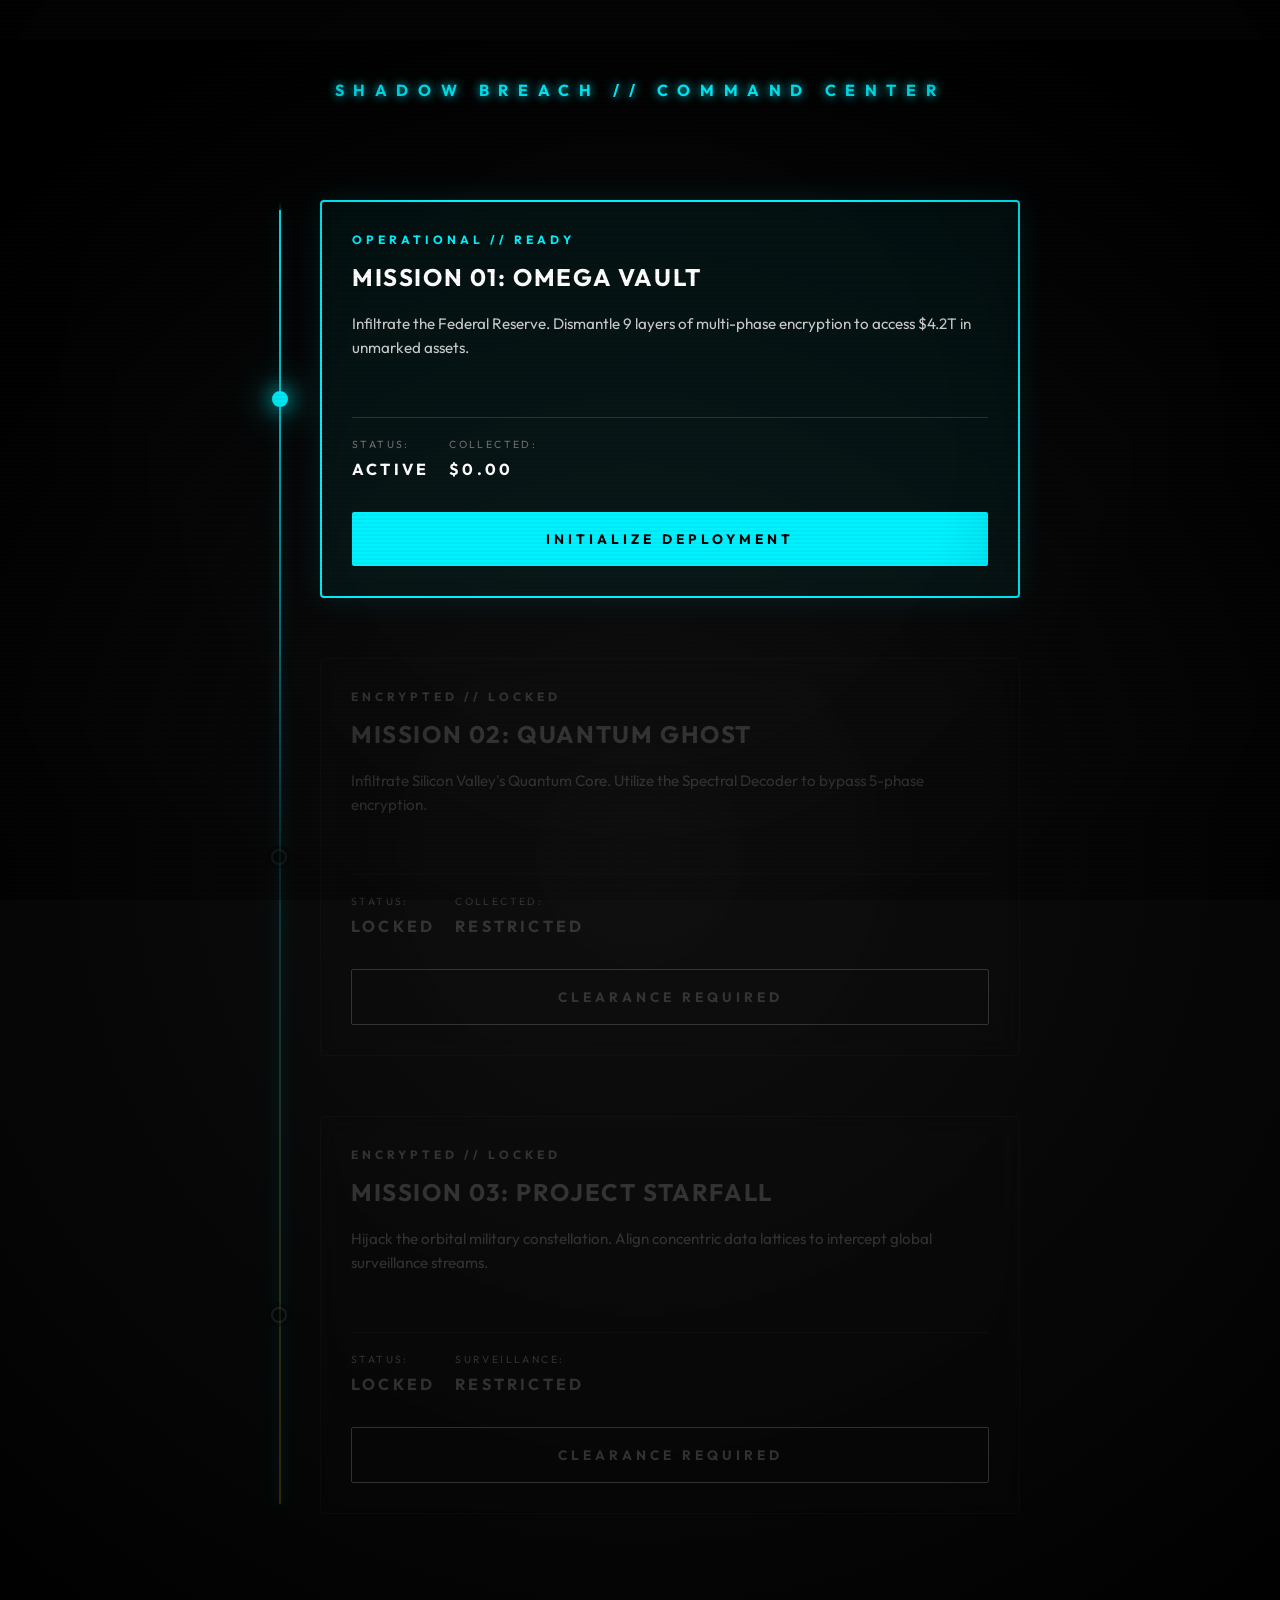
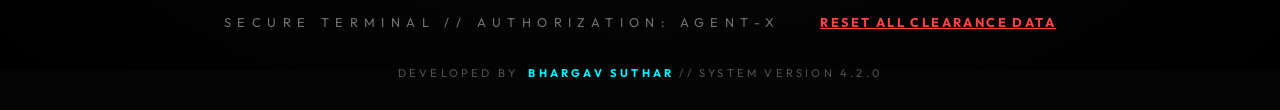
==== commit 3a3ce771: "feat: Implement consistent "SHADOW BREACH" branding across pages and add comprehensive SEO and Open " ====
--- a/index.html
+++ b/index.html
@@ -4,10 +4,35 @@
 <head>
     <meta charset="UTF-8">
     <meta name="viewport" content="width=device-width, initial-scale=1.0">
-    <title>SECURE BREAK // ULTIMATE TERMINAL BREACH</title>
+    <title>SHADOW BREACH // ULTIMATE TERMINAL BYPASS</title>
+
+    <!-- SEO Meta Tags -->
     <meta name="description"
-        content="Advanced multi-layer security dismantling protocol. Infiltrate restricted networks, bypass quantum encryption, and hijack orbital lattices.">
-    <meta name="keywords" content="hacking simulator, cyberpunk game, decryption game, terminal simulator">
+        content="Infiltrate the most secure networks on the planet. Bypass Omega Vaults, Quantum Cores, and Orbital Lattices in this high-intensity hacking simulator.">
+    <meta name="keywords" content="shadow breach, hacking simulator, terminal game, cyberpunk, decryption, puzzle game">
+    <meta name="author" content="Bhargav Suthar">
+
+    <!-- Open Graph / Facebook -->
+    <meta property="og:type" content="website">
+    <meta property="og:url" content="https://shadow-breach.vercel.app/">
+    <meta property="og:title" content="SHADOW BREACH // ULTIMATE TERMINAL BYPASS">
+    <meta property="og:description"
+        content="The world's most secure networks are vulnerable. Can you exfiltrate the data?">
+    <meta property="og:image" content="https://shadow-breach.vercel.app/og-preview.png">
+
+    <!-- Twitter -->
+    <meta property="twitter:card" content="summary_large_image">
+    <meta property="twitter:url" content="https://shadow-breach.vercel.app/">
+    <meta property="twitter:title" content="SHADOW BREACH // ULTIMATE TERMINAL BYPASS">
+    <meta property="twitter:description"
+        content="The world's most secure networks are vulnerable. Can you exfiltrate the data?">
+    <meta property="twitter:image" content="https://shadow-breach.vercel.app/og-preview.png">
+
+    <link rel="stylesheet" href="style.css">
+    <link rel="preconnect" href="https://fonts.googleapis.com">
+    <link rel="preconnect" href="https://fonts.gstatic.com" crossorigin>
+    <link rel="icon" type="image/png" href="favicon.png">
+    <link rel="apple-touch-icon" href="favicon.png">
     <style>
         :root {
             --accent-cyan: #00f2ff;
@@ -15,17 +40,13 @@
             --bg-black: #020203;
         }
     </style>
-    <link rel="stylesheet" href="style.css">
-    <link rel="preconnect" href="https://fonts.googleapis.com">
-    <link rel="preconnect" href="https://fonts.gstatic.com" crossorigin>
-    <link rel="icon" type="image/png" href="favicon.png">
     <link href="https://fonts.googleapis.com/css2?family=Outfit:wght@200;300;400;700&display=swap" rel="stylesheet">
 </head>
 
 <body>
     <h1
         style="position: absolute; width: 1px; height: 1px; padding: 0; margin: -1px; overflow: hidden; clip: rect(0, 0, 0, 0); border: 0;">
-        Secure Break: Federal Reserve Decryption Simulator</h1>
+        SHADOW BREACH // ULTIMATE TERMINAL BYPASS</h1>
 
     <!-- Mission Hub // Command Center -->
     <div id="mission-briefing" class="active">
@@ -34,7 +55,7 @@
         <div id="campaign-hub" style="max-width: 1000px; width: 100%; display: block; margin: 0 auto;">
             <div class="briefing-header"
                 style="text-align: center; font-size: 1rem; letter-spacing: 0.6rem; margin-bottom: 60px; color: var(--accent-cyan); font-weight: 700;">
-                GLOBAL OPERATIONS // COMMAND CENTER</div>
+                SHADOW BREACH // COMMAND CENTER</div>
 
             <div id="campaign-grid" class="campaign-grid"
                 style="display: flex; flex-direction: column; gap: 60px; margin-bottom: 60px;">
